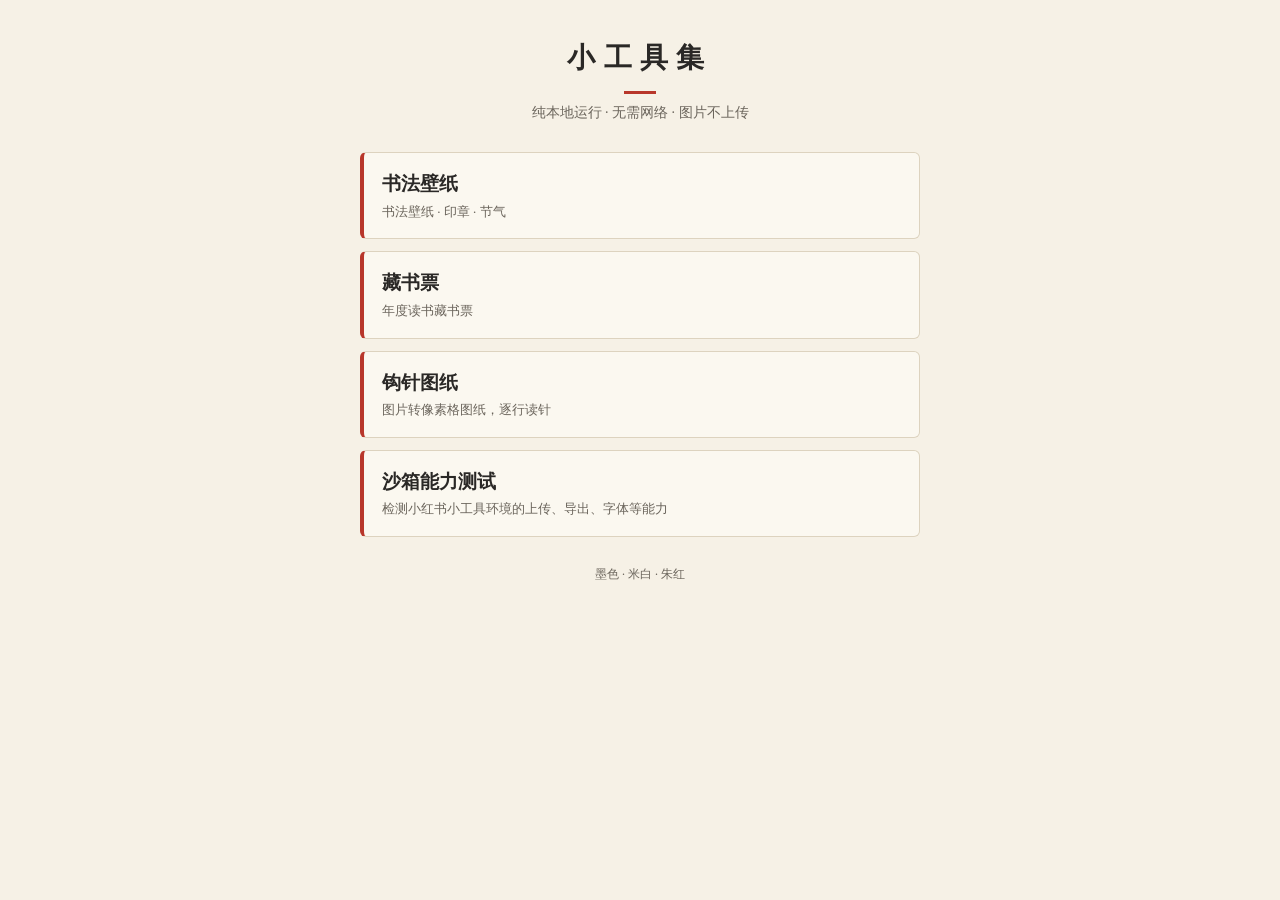
==== index.html @ 7041d2fe "Initial release: calligraphy wallpaper, bookplate, crochet chart, sandbox test Co-Authored-By: Claud" ====
<!doctype html>
<html lang="zh-CN">
<head>
<meta charset="utf-8">
<meta name="viewport" content="width=device-width,initial-scale=1,viewport-fit=cover">
<title>小美的小工具</title>
<style>
:root{--paper:#f6f1e6;--card:#fbf8f0;--ink:#2a2826;--ink2:#6b655c;--line:#ddd3bf;--red:#b8372b}
*{box-sizing:border-box}
body{margin:0;background:var(--paper);color:var(--ink);font-family:"Songti SC","STSong","Noto Serif CJK SC","Noto Serif SC",serif;line-height:1.6;padding:0 16px 40px}
header{text-align:center;padding:36px 0 12px}
h1{margin:0;font-size:28px;letter-spacing:.3em;font-weight:600}
h1::after{content:"";display:block;width:32px;height:3px;background:var(--red);margin:10px auto 0}
p.sub{color:var(--ink2);font-size:14px;margin:8px 0 0}
main{max-width:560px;margin:16px auto 0;display:grid;gap:12px}
a.card{display:block;text-decoration:none;color:inherit;background:var(--card);border:1px solid var(--line);border-radius:6px;padding:16px 18px;border-left:4px solid var(--red)}
a.card:active{background:#f1e8d6}
.t{font-size:19px;font-weight:600}
.d{font-size:13px;color:var(--ink2);margin-top:2px}
footer{text-align:center;color:var(--ink2);font-size:12px;margin-top:28px}
</style>
</head>
<body>
<header><h1>小工具集</h1><p class="sub">纯本地运行 · 无需网络 · 图片不上传</p></header>
<main>
  <a class="card" href="01-shufa-wallpaper/"><div class="t">书法壁纸</div><div class="d">书法壁纸 · 印章 · 节气</div></a>
  <a class="card" href="02-bookplate/"><div class="t">藏书票</div><div class="d">年度读书藏书票</div></a>
  <a class="card" href="03-crochet-chart/"><div class="t">钩针图纸</div><div class="d">图片转像素格图纸，逐行读针</div></a>
  <a class="card" href="00-sandbox-test/"><div class="t">沙箱能力测试</div><div class="d">检测小红书小工具环境的上传、导出、字体等能力</div></a>
</main>
<footer>墨色 · 米白 · 朱红</footer>
</body>
</html>
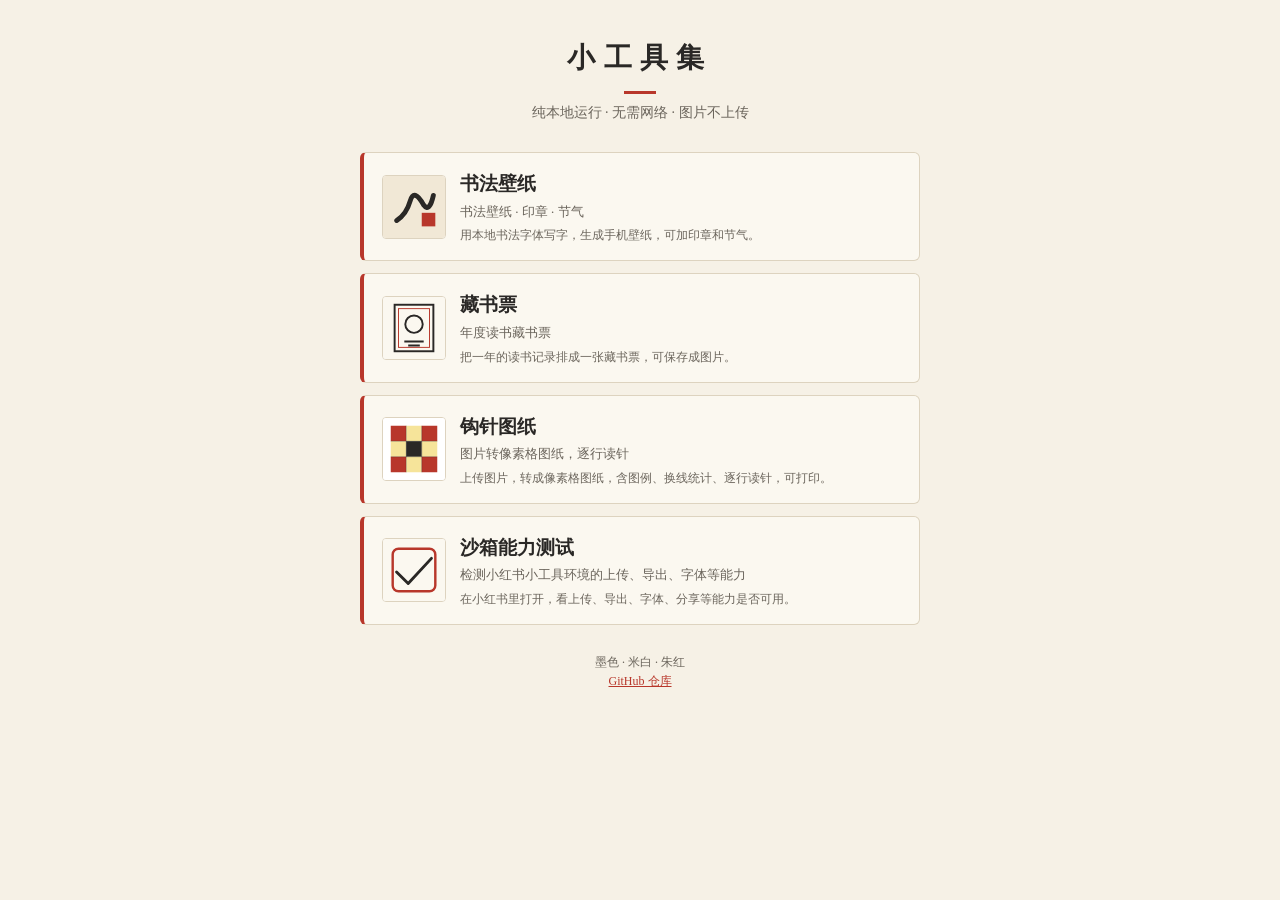
==== commit 20658391: "Optimize all tools and fix review findings - Unified save: share only on touch devices with 8s timeo" ====
--- a/index.html
+++ b/index.html
@@ -4,6 +4,12 @@
 <meta charset="utf-8">
 <meta name="viewport" content="width=device-width,initial-scale=1,viewport-fit=cover">
 <title>小美的小工具</title>
+<meta name="description" content="小美的小工具集：书法壁纸、年度藏书票、钩针图纸、沙箱能力测试。纯本地运行，无需网络，图片不上传。">
+<meta name="theme-color" content="#f6f1e6">
+<meta property="og:title" content="小美的小工具">
+<meta property="og:description" content="书法壁纸、藏书票、钩针图纸等纯本地小工具，图片不上传。">
+<meta property="og:type" content="website">
+<link rel="icon" href="[data-uri]">
 <style>
 :root{--paper:#f6f1e6;--card:#fbf8f0;--ink:#2a2826;--ink2:#6b655c;--line:#ddd3bf;--red:#b8372b}
 *{box-sizing:border-box}
@@ -13,21 +19,25 @@
 h1::after{content:"";display:block;width:32px;height:3px;background:var(--red);margin:10px auto 0}
 p.sub{color:var(--ink2);font-size:14px;margin:8px 0 0}
 main{max-width:560px;margin:16px auto 0;display:grid;gap:12px}
-a.card{display:block;text-decoration:none;color:inherit;background:var(--card);border:1px solid var(--line);border-radius:6px;padding:16px 18px;border-left:4px solid var(--red)}
+a.card{display:flex;gap:14px;align-items:center;text-decoration:none;color:inherit;background:var(--card);border:1px solid var(--line);border-radius:6px;padding:16px 18px;border-left:4px solid var(--red)}
 a.card:active{background:#f1e8d6}
 .t{font-size:19px;font-weight:600}
 .d{font-size:13px;color:var(--ink2);margin-top:2px}
+.u{font-size:12px;color:var(--ink2);margin-top:4px;line-height:1.5}
+.th{flex:none;width:64px;height:64px;border:1px solid var(--line);border-radius:4px;background:#fff}
+.tx{min-width:0}
+footer a{color:var(--red)}
 footer{text-align:center;color:var(--ink2);font-size:12px;margin-top:28px}
 </style>
 </head>
 <body>
 <header><h1>小工具集</h1><p class="sub">纯本地运行 · 无需网络 · 图片不上传</p></header>
 <main>
-  <a class="card" href="01-shufa-wallpaper/"><div class="t">书法壁纸</div><div class="d">书法壁纸 · 印章 · 节气</div></a>
-  <a class="card" href="02-bookplate/"><div class="t">藏书票</div><div class="d">年度读书藏书票</div></a>
-  <a class="card" href="03-crochet-chart/"><div class="t">钩针图纸</div><div class="d">图片转像素格图纸，逐行读针</div></a>
-  <a class="card" href="00-sandbox-test/"><div class="t">沙箱能力测试</div><div class="d">检测小红书小工具环境的上传、导出、字体等能力</div></a>
+  <a class="card" href="01-shufa-wallpaper/"><svg class="th" viewBox="0 0 64 64" aria-hidden="true"><rect width="64" height="64" fill="#f1e8d6"/><path d="M14 46q10-6 14-20t14 4q6 8 10-10" fill="none" stroke="#2a2826" stroke-width="5" stroke-linecap="round"/><rect x="40" y="38" width="14" height="14" fill="#b8372b"/></svg><div class="tx"><div class="t">书法壁纸</div><div class="d">书法壁纸 · 印章 · 节气</div><div class="u">用本地书法字体写字，生成手机壁纸，可加印章和节气。</div></div></a>
+  <a class="card" href="02-bookplate/"><svg class="th" viewBox="0 0 64 64" aria-hidden="true"><rect width="64" height="64" fill="#fbf8f0"/><rect x="12" y="8" width="40" height="48" fill="none" stroke="#2a2826" stroke-width="2"/><rect x="16" y="12" width="32" height="40" fill="none" stroke="#b8372b" stroke-width="1"/><circle cx="32" cy="28" r="9" fill="none" stroke="#2a2826" stroke-width="2"/><path d="M22 46h20M26 50h12" stroke="#2a2826" stroke-width="2"/></svg><div class="tx"><div class="t">藏书票</div><div class="d">年度读书藏书票</div><div class="u">把一年的读书记录排成一张藏书票，可保存成图片。</div></div></a>
+  <a class="card" href="03-crochet-chart/"><svg class="th" viewBox="0 0 64 64" aria-hidden="true"><rect width="64" height="64" fill="#fff"/><g><rect x="8" y="8" width="16" height="16" fill="#b8372b"/><rect x="24" y="8" width="16" height="16" fill="#f6e49a"/><rect x="40" y="8" width="16" height="16" fill="#b8372b"/><rect x="8" y="24" width="16" height="16" fill="#f6e49a"/><rect x="24" y="24" width="16" height="16" fill="#2a2826"/><rect x="40" y="24" width="16" height="16" fill="#f6e49a"/><rect x="8" y="40" width="16" height="16" fill="#b8372b"/><rect x="24" y="40" width="16" height="16" fill="#f6e49a"/><rect x="40" y="40" width="16" height="16" fill="#b8372b"/></g><path d="M8 24h48M8 40h48M24 8v48M40 8v48" stroke="#0004"/></svg><div class="tx"><div class="t">钩针图纸</div><div class="d">图片转像素格图纸，逐行读针</div><div class="u">上传图片，转成像素格图纸，含图例、换线统计、逐行读针，可打印。</div></div></a>
+  <a class="card" href="00-sandbox-test/"><svg class="th" viewBox="0 0 64 64" aria-hidden="true"><rect width="64" height="64" fill="#fbf8f0"/><g fill="none" stroke="#2a2826" stroke-width="3" stroke-linecap="round" stroke-linejoin="round"><path d="M14 34l12 12 24-26"/></g><rect x="10" y="10" width="44" height="44" rx="6" fill="none" stroke="#b8372b" stroke-width="2.5"/></svg><div class="tx"><div class="t">沙箱能力测试</div><div class="d">检测小红书小工具环境的上传、导出、字体等能力</div><div class="u">在小红书里打开，看上传、导出、字体、分享等能力是否可用。</div></div></a>
 </main>
-<footer>墨色 · 米白 · 朱红</footer>
+<footer>墨色 · 米白 · 朱红<br><a href="https://github.com/sher-shen/xiaomei-tools" rel="noopener">GitHub 仓库</a></footer>
 </body>
 </html>
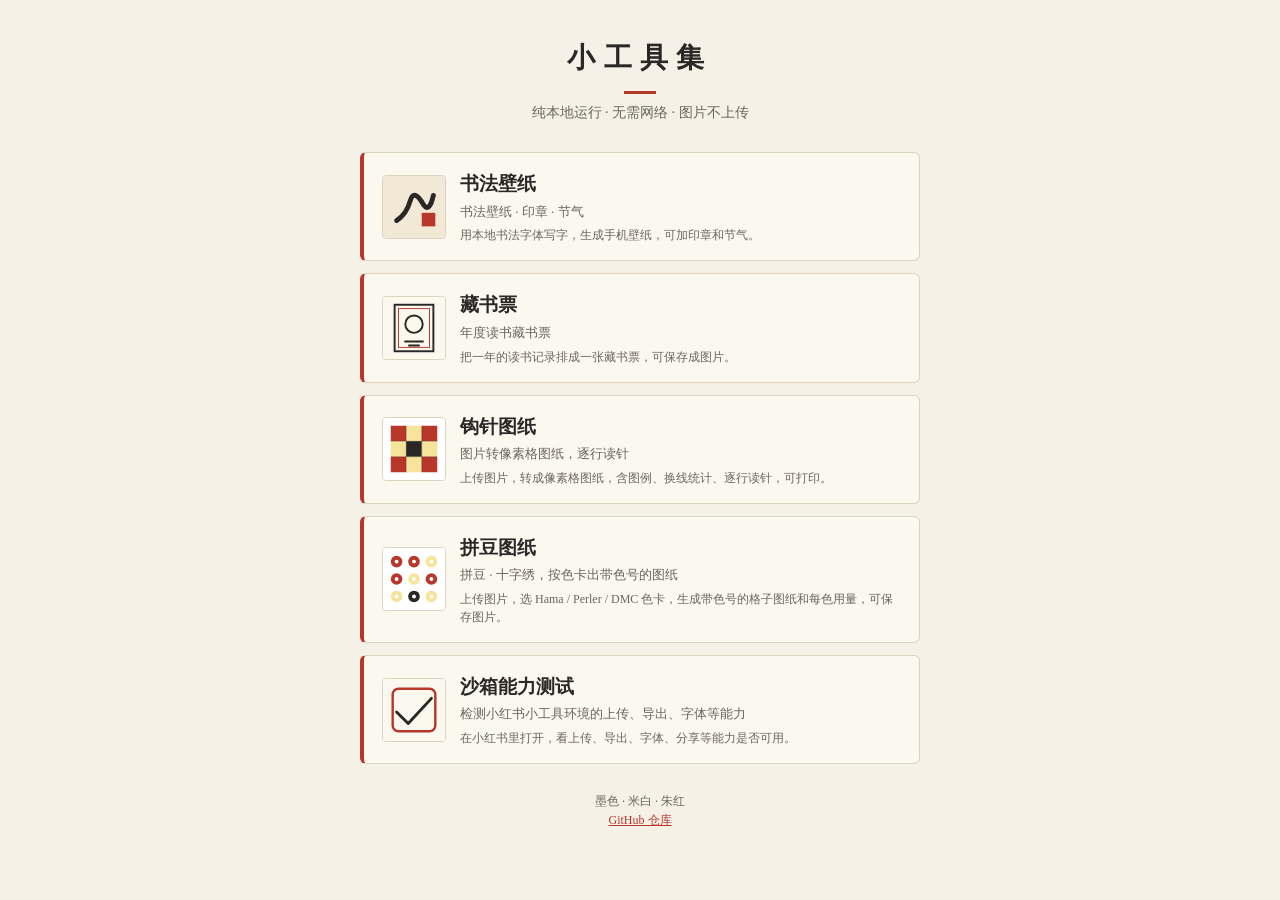
==== commit f4d4a5ce: "Add 04 bead / cross-stitch chart generator Upload an image, pick a Hama / Perler / DMC palette with " ====
--- a/index.html
+++ b/index.html
@@ -4,10 +4,10 @@
 <meta charset="utf-8">
 <meta name="viewport" content="width=device-width,initial-scale=1,viewport-fit=cover">
 <title>小美的小工具</title>
-<meta name="description" content="小美的小工具集：书法壁纸、年度藏书票、钩针图纸、沙箱能力测试。纯本地运行，无需网络，图片不上传。">
+<meta name="description" content="小美的小工具集：书法壁纸、年度藏书票、钩针图纸、拼豆/十字绣图纸、沙箱能力测试。纯本地运行，无需网络，图片不上传。">
 <meta name="theme-color" content="#f6f1e6">
 <meta property="og:title" content="小美的小工具">
-<meta property="og:description" content="书法壁纸、藏书票、钩针图纸等纯本地小工具，图片不上传。">
+<meta property="og:description" content="书法壁纸、藏书票、钩针图纸、拼豆图纸等纯本地小工具，图片不上传。">
 <meta property="og:type" content="website">
 <link rel="icon" href="[data-uri]">
 <style>
@@ -36,6 +36,7 @@
   <a class="card" href="01-shufa-wallpaper/"><svg class="th" viewBox="0 0 64 64" aria-hidden="true"><rect width="64" height="64" fill="#f1e8d6"/><path d="M14 46q10-6 14-20t14 4q6 8 10-10" fill="none" stroke="#2a2826" stroke-width="5" stroke-linecap="round"/><rect x="40" y="38" width="14" height="14" fill="#b8372b"/></svg><div class="tx"><div class="t">书法壁纸</div><div class="d">书法壁纸 · 印章 · 节气</div><div class="u">用本地书法字体写字，生成手机壁纸，可加印章和节气。</div></div></a>
   <a class="card" href="02-bookplate/"><svg class="th" viewBox="0 0 64 64" aria-hidden="true"><rect width="64" height="64" fill="#fbf8f0"/><rect x="12" y="8" width="40" height="48" fill="none" stroke="#2a2826" stroke-width="2"/><rect x="16" y="12" width="32" height="40" fill="none" stroke="#b8372b" stroke-width="1"/><circle cx="32" cy="28" r="9" fill="none" stroke="#2a2826" stroke-width="2"/><path d="M22 46h20M26 50h12" stroke="#2a2826" stroke-width="2"/></svg><div class="tx"><div class="t">藏书票</div><div class="d">年度读书藏书票</div><div class="u">把一年的读书记录排成一张藏书票，可保存成图片。</div></div></a>
   <a class="card" href="03-crochet-chart/"><svg class="th" viewBox="0 0 64 64" aria-hidden="true"><rect width="64" height="64" fill="#fff"/><g><rect x="8" y="8" width="16" height="16" fill="#b8372b"/><rect x="24" y="8" width="16" height="16" fill="#f6e49a"/><rect x="40" y="8" width="16" height="16" fill="#b8372b"/><rect x="8" y="24" width="16" height="16" fill="#f6e49a"/><rect x="24" y="24" width="16" height="16" fill="#2a2826"/><rect x="40" y="24" width="16" height="16" fill="#f6e49a"/><rect x="8" y="40" width="16" height="16" fill="#b8372b"/><rect x="24" y="40" width="16" height="16" fill="#f6e49a"/><rect x="40" y="40" width="16" height="16" fill="#b8372b"/></g><path d="M8 24h48M8 40h48M24 8v48M40 8v48" stroke="#0004"/></svg><div class="tx"><div class="t">钩针图纸</div><div class="d">图片转像素格图纸，逐行读针</div><div class="u">上传图片，转成像素格图纸，含图例、换线统计、逐行读针，可打印。</div></div></a>
+  <a class="card" href="04-bead-chart/"><svg class="th" viewBox="0 0 64 64" aria-hidden="true"><rect width="64" height="64" fill="#fff"/><g fill="#b8372b"><circle cx="14" cy="14" r="6"/><circle cx="32" cy="14" r="6"/><circle cx="14" cy="32" r="6"/><circle cx="50" cy="32" r="6"/></g><g fill="#f6e49a"><circle cx="50" cy="14" r="6"/><circle cx="32" cy="32" r="6"/><circle cx="14" cy="50" r="6"/><circle cx="50" cy="50" r="6"/></g><circle cx="32" cy="50" r="6" fill="#2a2826"/><g fill="#fff"><circle cx="14" cy="14" r="2"/><circle cx="32" cy="14" r="2"/><circle cx="50" cy="14" r="2"/><circle cx="14" cy="32" r="2"/><circle cx="32" cy="32" r="2"/><circle cx="50" cy="32" r="2"/><circle cx="14" cy="50" r="2"/><circle cx="32" cy="50" r="2"/><circle cx="50" cy="50" r="2"/></g></svg><div class="tx"><div class="t">拼豆图纸</div><div class="d">拼豆 · 十字绣，按色卡出带色号的图纸</div><div class="u">上传图片，选 Hama / Perler / DMC 色卡，生成带色号的格子图纸和每色用量，可保存图片。</div></div></a>
   <a class="card" href="00-sandbox-test/"><svg class="th" viewBox="0 0 64 64" aria-hidden="true"><rect width="64" height="64" fill="#fbf8f0"/><g fill="none" stroke="#2a2826" stroke-width="3" stroke-linecap="round" stroke-linejoin="round"><path d="M14 34l12 12 24-26"/></g><rect x="10" y="10" width="44" height="44" rx="6" fill="none" stroke="#b8372b" stroke-width="2.5"/></svg><div class="tx"><div class="t">沙箱能力测试</div><div class="d">检测小红书小工具环境的上传、导出、字体等能力</div><div class="u">在小红书里打开，看上传、导出、字体、分享等能力是否可用。</div></div></a>
 </main>
 <footer>墨色 · 米白 · 朱红<br><a href="https://github.com/sher-shen/xiaomei-tools" rel="noopener">GitHub 仓库</a></footer>
